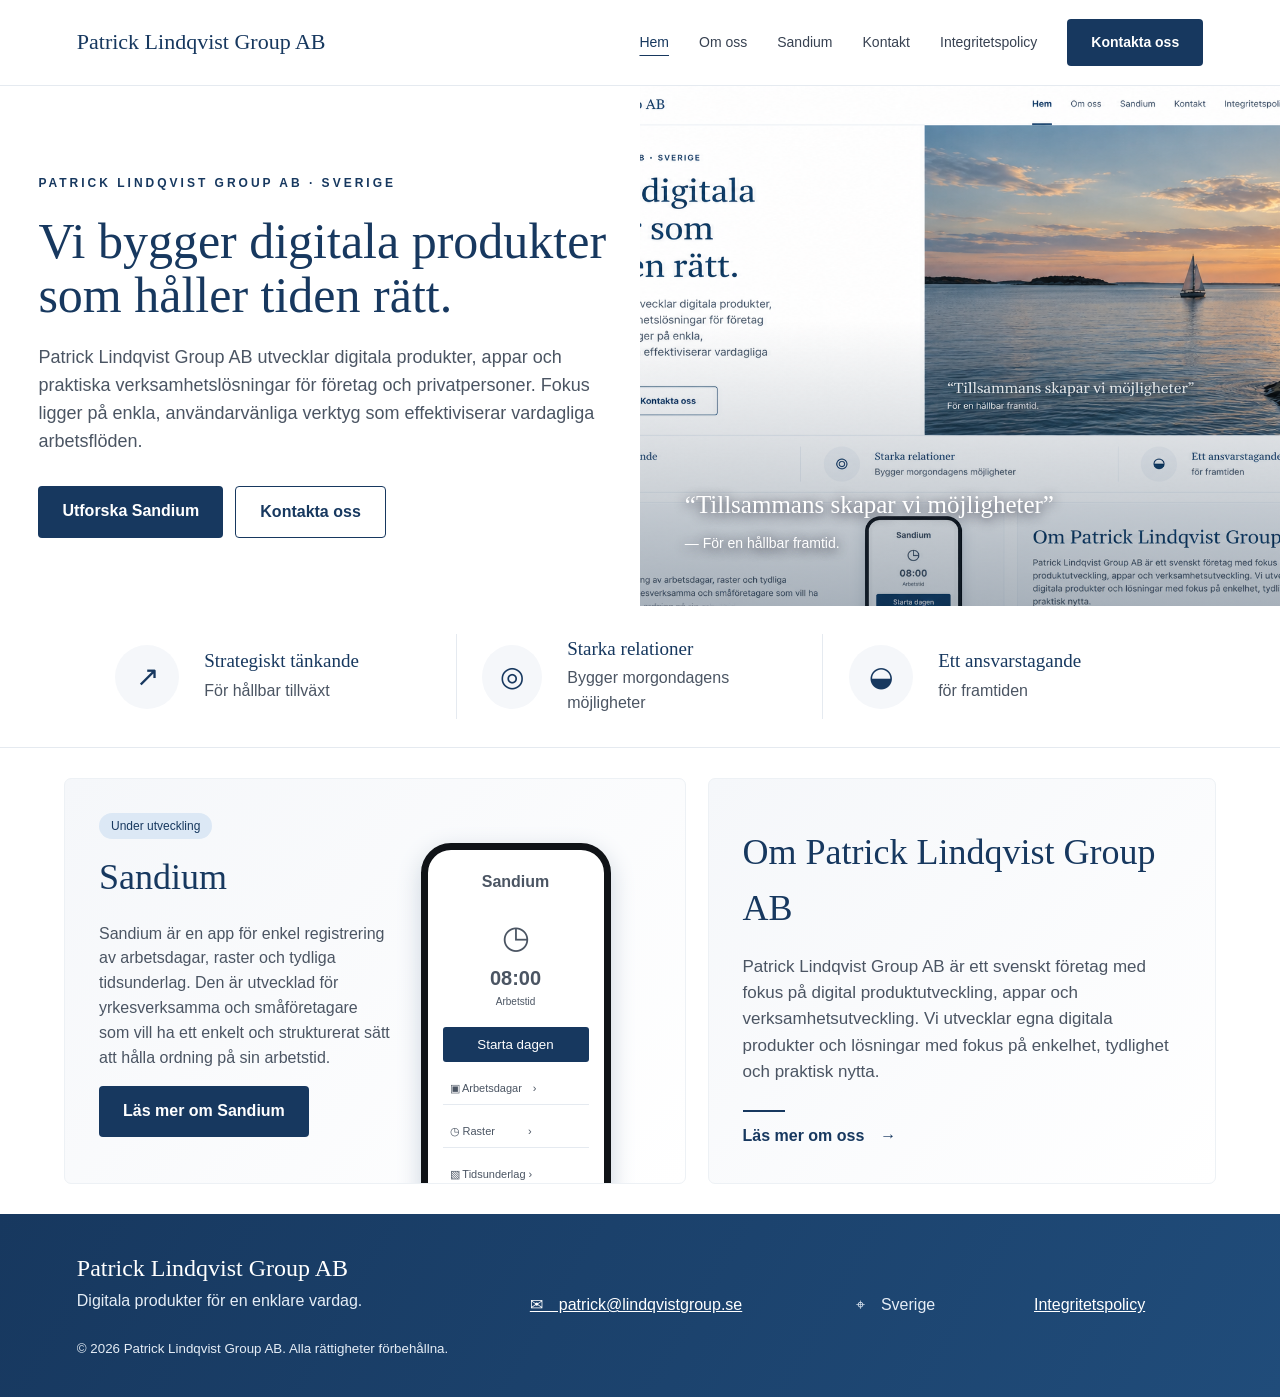
==== index.html @ b4e8d47b "Add files via upload" ====
<!doctype html><html lang="sv"><head><meta charset="utf-8"><meta name="viewport" content="width=device-width,initial-scale=1"><title>Patrick Lindqvist Group AB</title><meta name="description" content="Digitala produkter, appar och praktiska verksamhetslösningar."><link rel="stylesheet" href="styles.css"></head><body>
<header class="header"><a class="brand" href="index.html">Patrick Lindqvist Group AB</a><button class="menu" aria-label="Öppna meny">☰</button><nav><a class="active" href="index.html">Hem</a><a href="om-oss.html">Om oss</a><a href="sandium.html">Sandium</a><a href="kontakt.html">Kontakt</a><a href="integritetspolicy.html">Integritetspolicy</a><a class="btn" href="kontakt.html">Kontakta oss</a></nav></header>
<main><section class="hero"><div class="hero-copy"><div class="eyebrow">PATRICK LINDQVIST GROUP AB · SVERIGE</div><h1>Vi bygger digitala produkter<br>som håller tiden rätt.</h1><p>Patrick Lindqvist Group AB utvecklar digitala produkter, appar och praktiska verksamhetslösningar för företag och privatpersoner. Fokus ligger på enkla, användarvänliga verktyg som effektiviserar vardagliga arbetsflöden.</p><div class="actions"><a class="btn" href="sandium.html">Utforska Sandium</a><a class="btn outline" href="kontakt.html">Kontakta oss</a></div></div><div class="hero-photo"><div class="quote">“Tillsammans skapar vi möjligheter”<small>— För en hållbar framtid.</small></div></div></section>
<section class="values"><article><span>↗</span><div><h3>Strategiskt tänkande</h3><p>För hållbar tillväxt</p></div></article><article><span>◎</span><div><h3>Starka relationer</h3><p>Bygger morgondagens möjligheter</p></div></article><article><span>◒</span><div><h3>Ett ansvarstagande</h3><p>för framtiden</p></div></article></section>
<section class="cards"><article class="card product"><div><em>Under utveckling</em><h2>Sandium</h2><p>Sandium är en app för enkel registrering av arbetsdagar, raster och tydliga tidsunderlag. Den är utvecklad för yrkesverksamma och småföretagare som vill ha ett enkelt och strukturerat sätt att hålla ordning på sin arbetstid.</p><a class="btn" href="sandium.html">Läs mer om Sandium</a></div><div class="phone"><b>Sandium</b><div class="clock">◷<strong>08:00</strong><small>Arbetstid</small></div><button>Starta dagen</button><p>▣ Arbetsdagar　›</p><p>◷ Raster　　　›</p><p>▧ Tidsunderlag ›</p></div></article>
<article class="card about"><h2>Om Patrick Lindqvist Group AB</h2><p>Patrick Lindqvist Group AB är ett svenskt företag med fokus på digital produktutveckling, appar och verksamhetsutveckling. Vi utvecklar egna digitala produkter och lösningar med fokus på enkelhet, tydlighet och praktisk nytta.</p><div class="rule"></div><a href="om-oss.html">Läs mer om oss　→</a></article></section></main>
<footer><div><h2>Patrick Lindqvist Group AB</h2><p>Digitala produkter för en enklare vardag.</p><small>© 2026 Patrick Lindqvist Group AB. Alla rättigheter förbehållna.</small></div><a href="mailto:patrick@lindqvistgroup.se">✉　patrick@lindqvistgroup.se</a><span>⌖　Sverige</span><a href="integritetspolicy.html">Integritetspolicy</a></footer><script src="script.js"></script></body></html>
---- styles.css ----
:root{--navy:#17385f;--navy2:#1f3a5f;--text:#4b5563;--pale:#f5f7fa;--line:#e5eaf0;--blue:#dce8f5}*{box-sizing:border-box}html{scroll-behavior:smooth}body{margin:0;color:var(--text);font:16px/1.55 Arial,sans-serif;background:#fff}.header{height:86px;display:flex;align-items:center;justify-content:space-between;padding:0 6%;border-bottom:1px solid var(--line);position:sticky;top:0;background:#fff;z-index:10}.brand,h1,h2,h3{font-family:Georgia,serif;color:var(--navy);font-weight:500}.brand{font-size:22px;text-decoration:none}.header nav{display:flex;align-items:center;gap:30px}.header nav a{color:#374151;text-decoration:none;font-size:14px}.header nav a:hover,.header nav .active{color:var(--navy);text-decoration:underline;text-underline-offset:8px}.btn{display:inline-block;background:var(--navy);color:white!important;padding:13px 24px;border-radius:4px;text-decoration:none!important;font-weight:700}.outline{background:#fff;color:var(--navy)!important;border:1px solid var(--navy)}.menu{display:none}.hero{min-height:520px;display:grid;grid-template-columns:1fr 1fr}.hero-copy{padding:80px 5% 60px 6%;align-self:center}.eyebrow{font-size:12px;letter-spacing:3px;color:var(--navy);font-weight:700}.hero h1{font-size:50px;line-height:1.08;margin:22px 0}.hero-copy>p{max-width:620px;font-size:18px}.actions{display:flex;gap:12px;margin-top:30px}.hero-art{min-height:520px;overflow:hidden}.coast{height:100%;position:relative;background:linear-gradient(#dbe6ef 0 48%,#a8becd 48% 100%);overflow:hidden}.sun{position:absolute;width:360px;height:190px;border-radius:50%;background:#f5e8d3;filter:blur(45px);top:35px;left:8%}.island{position:absolute;background:#536b72;border-radius:70% 40% 0 0;transform:rotate(-5deg)}.i1{width:72%;height:38%;right:-8%;bottom:25%;clip-path:polygon(0 70%,12% 48%,27% 52%,37% 28%,52% 45%,63% 12%,75% 34%,100% 0,100% 100%,0 100%)}.i2{width:58%;height:18%;left:-12%;bottom:34%;opacity:.75;clip-path:polygon(0 80%,20% 35%,40% 65%,60% 20%,80% 60%,100% 35%,100% 100%,0 100%)}.quote{position:absolute;right:7%;bottom:55px;color:#fff;font:25px/1.25 Georgia,serif;text-shadow:0 2px 12px #223}.quote small{display:block;font:14px Arial,sans-serif;margin-top:15px}.values{display:grid;grid-template-columns:repeat(3,1fr);padding:28px 7%;border-bottom:1px solid var(--line)}.values article{display:flex;align-items:center;gap:25px;padding:0 7%;border-right:1px solid var(--line)}.values article:last-child{border:0}.values span{font-size:28px;color:var(--navy);background:var(--pale);width:64px;height:64px;border-radius:50%;display:grid;place-items:center}.values h3{font-size:19px;margin:0}.values p{margin:3px 0}.cards{display:grid;grid-template-columns:1.1fr .9fr;gap:22px;padding:30px 5%}.card{background:linear-gradient(135deg,var(--pale),#fff);border:1px solid #edf1f5;border-radius:7px;padding:34px}.card h2{font-size:36px;margin:12px 0}.product{display:grid;grid-template-columns:1fr 230px;gap:30px;overflow:hidden}.product em{font-style:normal;font-size:12px;background:var(--blue);color:var(--navy);padding:6px 12px;border-radius:20px}.phone{width:190px;border:7px solid #101317;border-radius:30px;padding:20px 15px;background:#fff;box-shadow:0 8px 24px #ccd5df;text-align:center;margin:auto 0 -80px}.clock{font-size:32px;margin:18px 0}.clock strong,.clock small{display:block;font-size:20px}.clock small{font-size:10px}.phone button{background:var(--navy);color:#fff;border:0;border-radius:3px;padding:10px;width:100%}.phone p{font-size:11px;text-align:left;border-bottom:1px solid var(--line);padding:7px}.about p{font-size:17px;max-width:580px}.rule{width:42px;border-top:2px solid var(--navy);margin:25px 0 12px}.about a{font-weight:700;color:var(--navy);text-decoration:none}footer{background:linear-gradient(120deg,#17385f,#204c7a);color:#e5edf6;padding:36px 6%;display:grid;grid-template-columns:2fr 1.4fr .7fr .8fr;gap:30px;align-items:center}footer h2{color:#fff;font-size:24px;margin:0}footer p{margin:2px 0 22px}footer a{color:#fff}.policy{max-width:850px;margin:0 auto;padding:90px 30px 130px}.policy h1{font-size:44px}.policy p{font-size:17px;margin:22px 0}@media(max-width:900px){.header{height:auto;min-height:72px;flex-wrap:wrap}.menu{display:block}.header nav{display:none;width:100%;flex-direction:column;padding:20px}.header nav.open{display:flex}.hero{grid-template-columns:1fr}.hero-copy{padding:60px 7%}.hero h1{font-size:40px}.hero-art{min-height:360px}.values,.cards{grid-template-columns:1fr}.values article{border-right:0;border-bottom:1px solid var(--line);padding:18px}.product{grid-template-columns:1fr}.phone{margin:10px auto -70px}footer{grid-template-columns:1fr}.brand{font-size:18px}}@media(max-width:520px){.hero h1{font-size:36px}.actions{flex-direction:column}.actions .btn{text-align:center}.card{padding:25px}.product{padding-bottom:80px}}
.hero-photo{min-height:520px;position:relative;background-image:linear-gradient(0deg,rgba(10,35,60,.34),rgba(10,35,60,0) 55%),url('assets/hero-water.png');background-size:cover;background-position:center;overflow:hidden}.hero-photo .quote{position:absolute;left:7%;bottom:55px;color:#fff;font:25px/1.25 Georgia,serif;text-shadow:0 2px 12px #223}.hero-photo .quote small{display:block;font:14px Arial,sans-serif;margin-top:15px}.subhero{padding:80px 7%;background:linear-gradient(135deg,#f5f7fa,#fff);border-bottom:1px solid var(--line)}.subhero h1{font-size:48px;margin:0 0 18px}.subhero p{font-size:18px;max-width:760px}.content{max-width:1050px;margin:auto;padding:65px 7% 100px}.content h2{font-size:34px}.content p{font-size:17px}.contact-box{background:var(--pale);border:1px solid var(--line);padding:32px;border-radius:8px;max-width:650px}.contact-box a{color:var(--navy);font-weight:700}.feature-grid{display:grid;grid-template-columns:repeat(3,1fr);gap:20px;margin-top:35px}.feature-grid article{background:var(--pale);padding:26px;border-radius:7px}.feature-grid h3{margin-top:0}@media(max-width:900px){.hero-photo{min-height:360px}.feature-grid{grid-template-columns:1fr}.subhero h1{font-size:40px}}
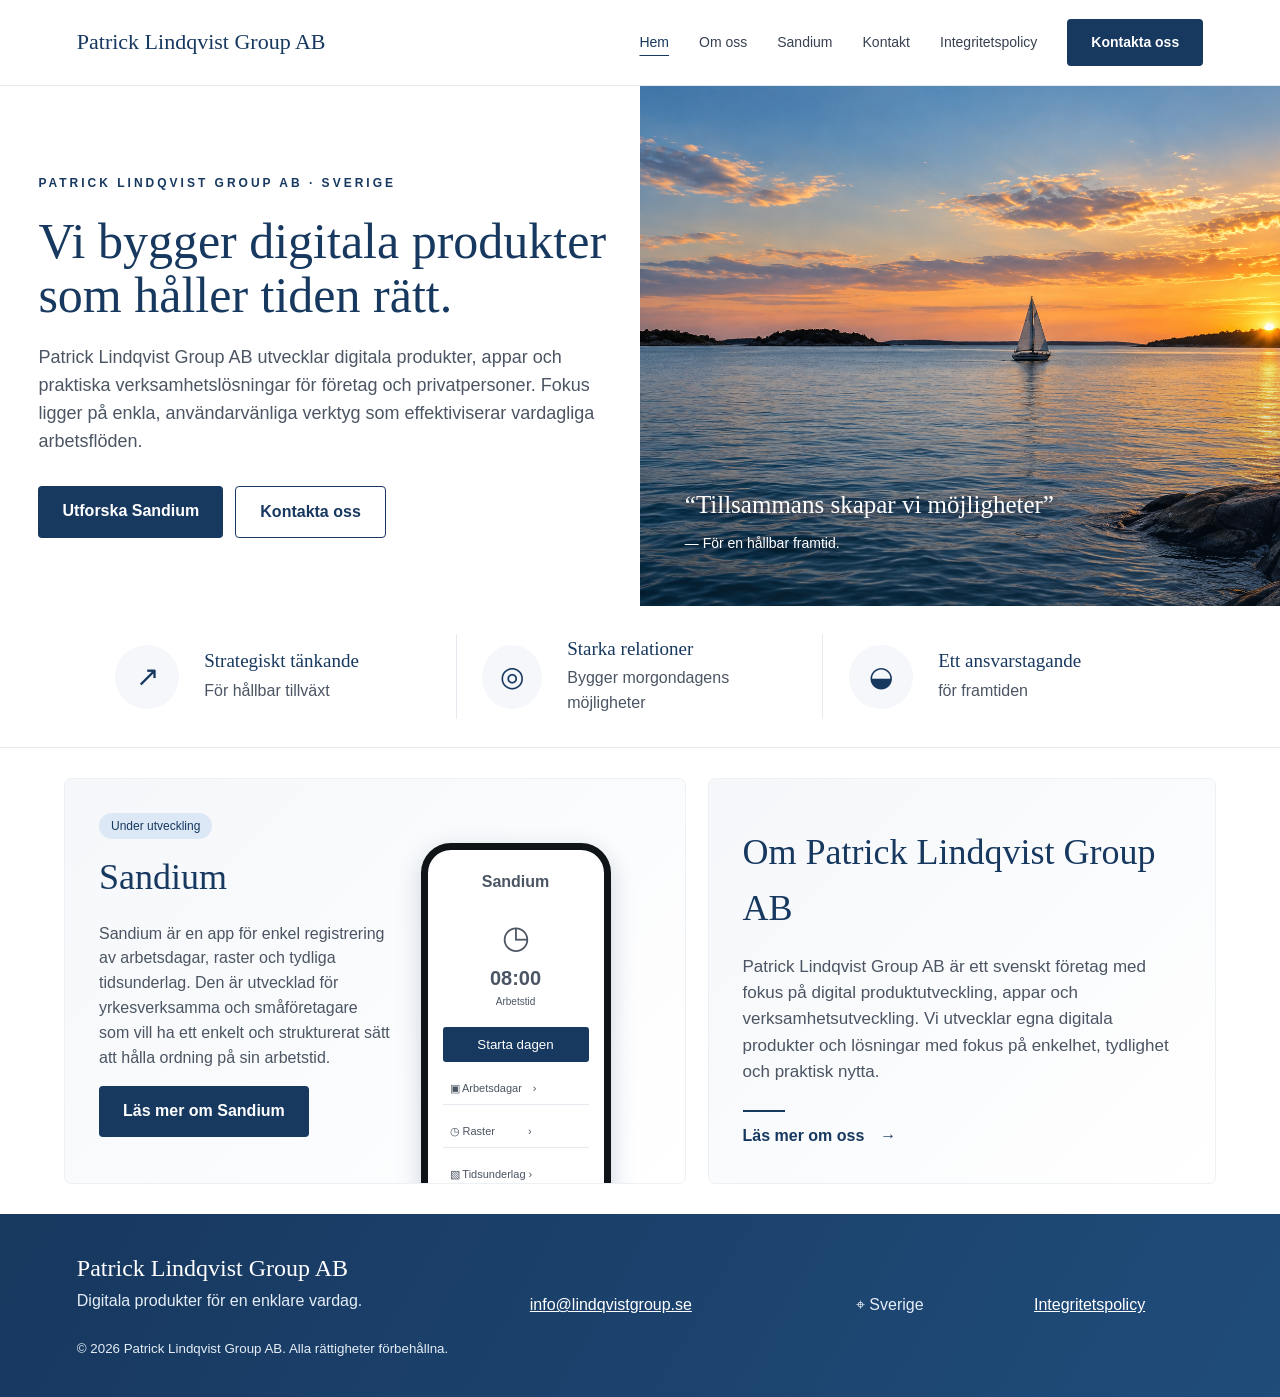
==== commit 142ab9cf: "Refactor index.html for improved structure and clarity" ====
--- a/index.html
+++ b/index.html
@@ -1,7 +1,166 @@
-<!doctype html><html lang="sv"><head><meta charset="utf-8"><meta name="viewport" content="width=device-width,initial-scale=1"><title>Patrick Lindqvist Group AB</title><meta name="description" content="Digitala produkter, appar och praktiska verksamhetslösningar."><link rel="stylesheet" href="styles.css"></head><body>
-<header class="header"><a class="brand" href="index.html">Patrick Lindqvist Group AB</a><button class="menu" aria-label="Öppna meny">☰</button><nav><a class="active" href="index.html">Hem</a><a href="om-oss.html">Om oss</a><a href="sandium.html">Sandium</a><a href="kontakt.html">Kontakt</a><a href="integritetspolicy.html">Integritetspolicy</a><a class="btn" href="kontakt.html">Kontakta oss</a></nav></header>
-<main><section class="hero"><div class="hero-copy"><div class="eyebrow">PATRICK LINDQVIST GROUP AB · SVERIGE</div><h1>Vi bygger digitala produkter<br>som håller tiden rätt.</h1><p>Patrick Lindqvist Group AB utvecklar digitala produkter, appar och praktiska verksamhetslösningar för företag och privatpersoner. Fokus ligger på enkla, användarvänliga verktyg som effektiviserar vardagliga arbetsflöden.</p><div class="actions"><a class="btn" href="sandium.html">Utforska Sandium</a><a class="btn outline" href="kontakt.html">Kontakta oss</a></div></div><div class="hero-photo"><div class="quote">“Tillsammans skapar vi möjligheter”<small>— För en hållbar framtid.</small></div></div></section>
-<section class="values"><article><span>↗</span><div><h3>Strategiskt tänkande</h3><p>För hållbar tillväxt</p></div></article><article><span>◎</span><div><h3>Starka relationer</h3><p>Bygger morgondagens möjligheter</p></div></article><article><span>◒</span><div><h3>Ett ansvarstagande</h3><p>för framtiden</p></div></article></section>
-<section class="cards"><article class="card product"><div><em>Under utveckling</em><h2>Sandium</h2><p>Sandium är en app för enkel registrering av arbetsdagar, raster och tydliga tidsunderlag. Den är utvecklad för yrkesverksamma och småföretagare som vill ha ett enkelt och strukturerat sätt att hålla ordning på sin arbetstid.</p><a class="btn" href="sandium.html">Läs mer om Sandium</a></div><div class="phone"><b>Sandium</b><div class="clock">◷<strong>08:00</strong><small>Arbetstid</small></div><button>Starta dagen</button><p>▣ Arbetsdagar　›</p><p>◷ Raster　　　›</p><p>▧ Tidsunderlag ›</p></div></article>
-<article class="card about"><h2>Om Patrick Lindqvist Group AB</h2><p>Patrick Lindqvist Group AB är ett svenskt företag med fokus på digital produktutveckling, appar och verksamhetsutveckling. Vi utvecklar egna digitala produkter och lösningar med fokus på enkelhet, tydlighet och praktisk nytta.</p><div class="rule"></div><a href="om-oss.html">Läs mer om oss　→</a></article></section></main>
-<footer><div><h2>Patrick Lindqvist Group AB</h2><p>Digitala produkter för en enklare vardag.</p><small>© 2026 Patrick Lindqvist Group AB. Alla rättigheter förbehållna.</small></div><a href="mailto:patrick@lindqvistgroup.se">✉　patrick@lindqvistgroup.se</a><span>⌖　Sverige</span><a href="integritetspolicy.html">Integritetspolicy</a></footer><script src="script.js"></script></body></html>
+<!doctype html>
+<html lang="sv">
+<head>
+  <meta charset="utf-8">
+  <meta name="viewport" content="width=device-width,initial-scale=1">
+  <title>Patrick Lindqvist Group AB</title>
+  <meta name="description" content="Digitala produkter, appar och praktiska verksamhetslösningar.">
+  <link rel="stylesheet" href="styles.css">
+</head>
+
+<body>
+
+<header class="header">
+  <a class="brand" href="index.html">Patrick Lindqvist Group AB</a>
+
+  <button class="menu" aria-label="Öppna meny">☰</button>
+
+  <nav>
+    <a class="active" href="index.html">Hem</a>
+    <a href="om-oss.html">Om oss</a>
+    <a href="sandium.html">Sandium</a>
+    <a href="kontakt.html">Kontakt</a>
+    <a href="integritetspolicy.html">Integritetspolicy</a>
+    <a class="btn" href="kontakt.html">Kontakta oss</a>
+  </nav>
+</header>
+
+<main>
+
+  <section class="hero">
+    <div class="hero-copy">
+      <div class="eyebrow">PATRICK LINDQVIST GROUP AB · SVERIGE</div>
+
+      <h1>
+        Vi bygger digitala produkter<br>
+        som håller tiden rätt.
+      </h1>
+
+      <p>
+        Patrick Lindqvist Group AB utvecklar digitala produkter, appar och praktiska
+        verksamhetslösningar för företag och privatpersoner. Fokus ligger på enkla,
+        användarvänliga verktyg som effektiviserar vardagliga arbetsflöden.
+      </p>
+
+      <div class="actions">
+        <a class="btn" href="sandium.html">Utforska Sandium</a>
+        <a class="btn outline" href="kontakt.html">Kontakta oss</a>
+      </div>
+    </div>
+
+    <div class="hero-photo">
+      <div class="quote">
+        “Tillsammans skapar vi möjligheter”
+        <small>— För en hållbar framtid.</small>
+      </div>
+    </div>
+  </section>
+
+
+  <section class="values">
+
+    <article>
+      <span>↗</span>
+      <div>
+        <h3>Strategiskt tänkande</h3>
+        <p>För hållbar tillväxt</p>
+      </div>
+    </article>
+
+    <article>
+      <span>◎</span>
+      <div>
+        <h3>Starka relationer</h3>
+        <p>Bygger morgondagens möjligheter</p>
+      </div>
+    </article>
+
+    <article>
+      <span>◒</span>
+      <div>
+        <h3>Ett ansvarstagande</h3>
+        <p>för framtiden</p>
+      </div>
+    </article>
+
+  </section>
+
+
+  <section class="cards">
+
+    <article class="card product">
+
+      <div>
+        <em>Under utveckling</em>
+
+        <h2>Sandium</h2>
+
+        <p>
+          Sandium är en app för enkel registrering av arbetsdagar, raster och tydliga
+          tidsunderlag. Den är utvecklad för yrkesverksamma och småföretagare som vill
+          ha ett enkelt och strukturerat sätt att hålla ordning på sin arbetstid.
+        </p>
+
+        <a class="btn" href="sandium.html">Läs mer om Sandium</a>
+      </div>
+
+      <div class="phone">
+        <b>Sandium</b>
+
+        <div class="clock">
+          ◷
+          <strong>08:00</strong>
+          <small>Arbetstid</small>
+        </div>
+
+        <button>Starta dagen</button>
+
+        <p>▣ Arbetsdagar　›</p>
+        <p>◷ Raster　　　›</p>
+        <p>▧ Tidsunderlag ›</p>
+      </div>
+
+    </article>
+
+
+    <article class="card about">
+
+      <h2>Om Patrick Lindqvist Group AB</h2>
+
+      <p>
+        Patrick Lindqvist Group AB är ett svenskt företag med fokus på digital
+        produktutveckling, appar och verksamhetsutveckling. Vi utvecklar egna digitala
+        produkter och lösningar med fokus på enkelhet, tydlighet och praktisk nytta.
+      </p>
+
+      <div class="rule"></div>
+
+      <a href="om-oss.html">Läs mer om oss　→</a>
+
+    </article>
+
+  </section>
+
+</main>
+
+
+<footer>
+
+  <div>
+    <h2>Patrick Lindqvist Group AB</h2>
+    <p>Digitala produkter för en enklare vardag.</p>
+    <small>© 2026 Patrick Lindqvist Group AB. Alla rättigheter förbehållna.</small>
+  </div>
+
+  <a href="mailto:info@lindqvistgroup.se">info@lindqvistgroup.se</a>
+
+  <span>⌖ Sverige</span>
+
+  <a href="integritetspolicy.html">Integritetspolicy</a>
+
+</footer>
+
+<script src="script.js"></script>
+
+</body>
+</html>
